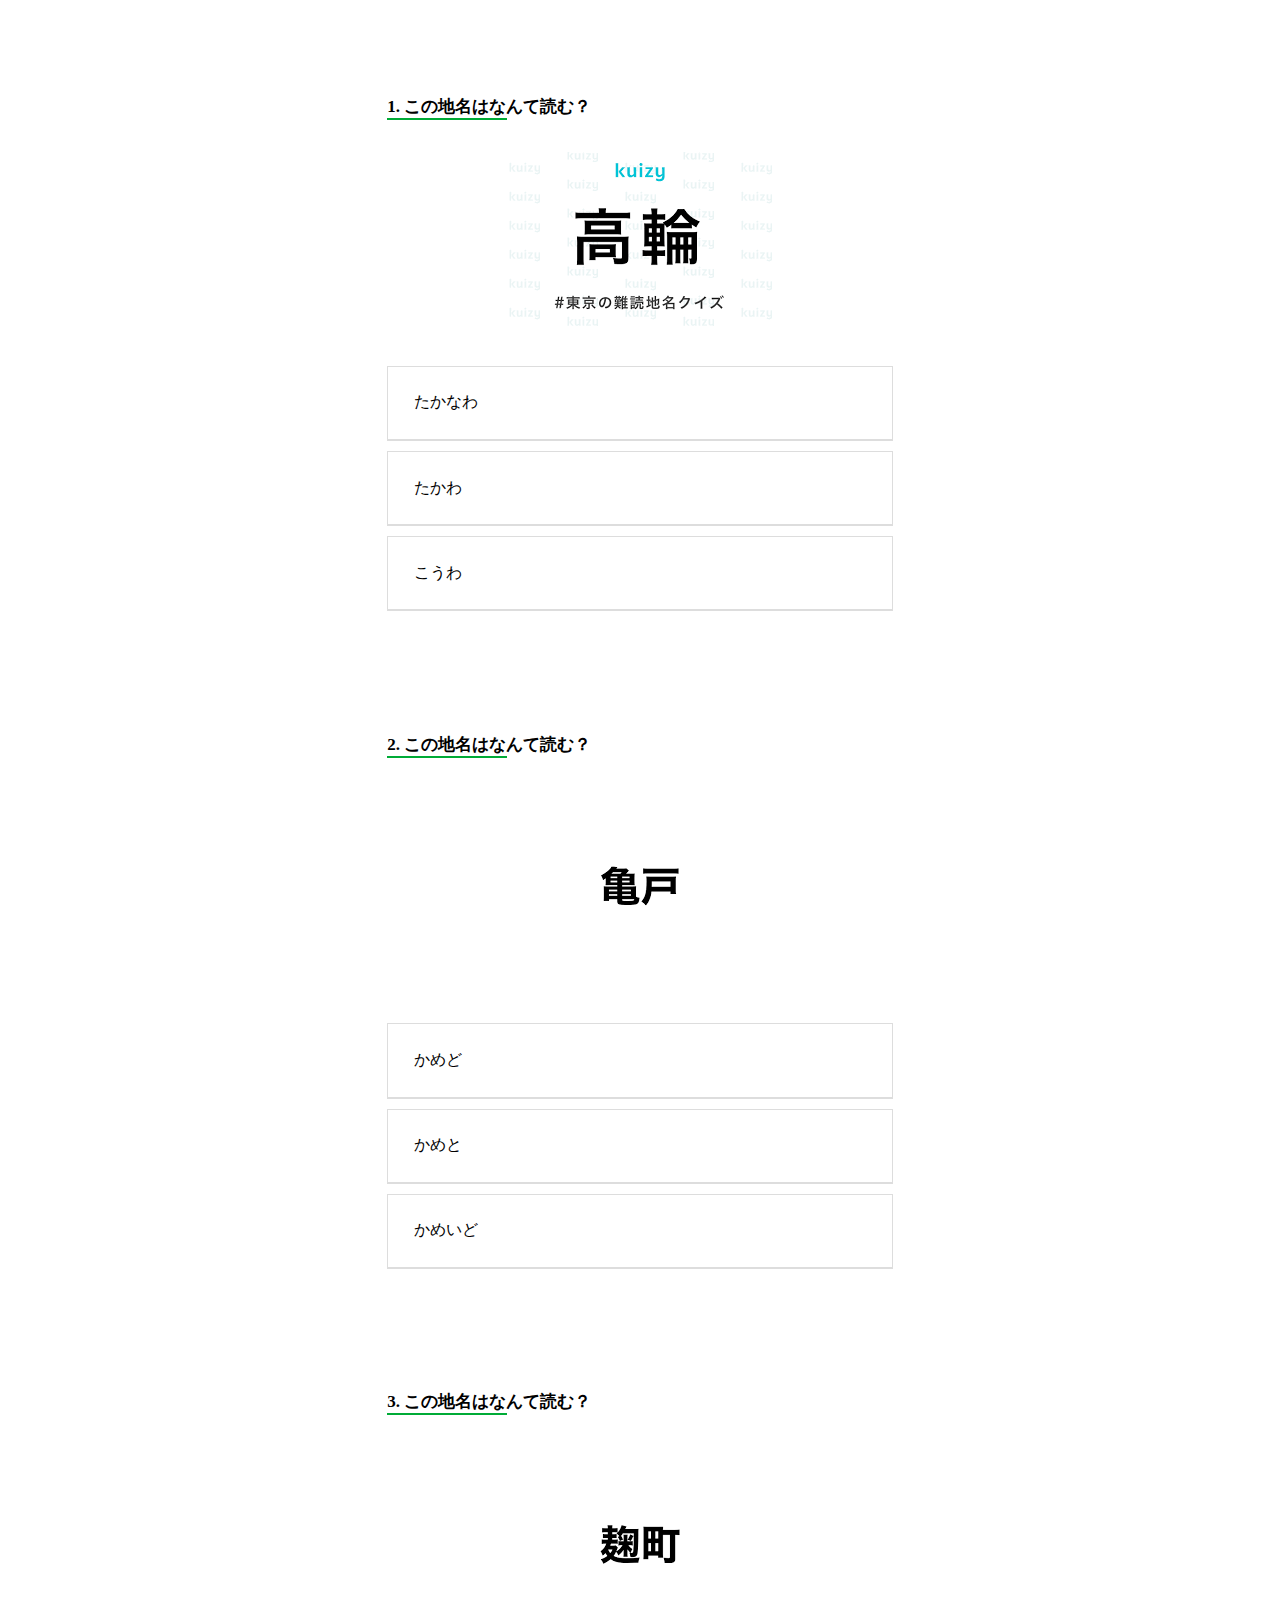
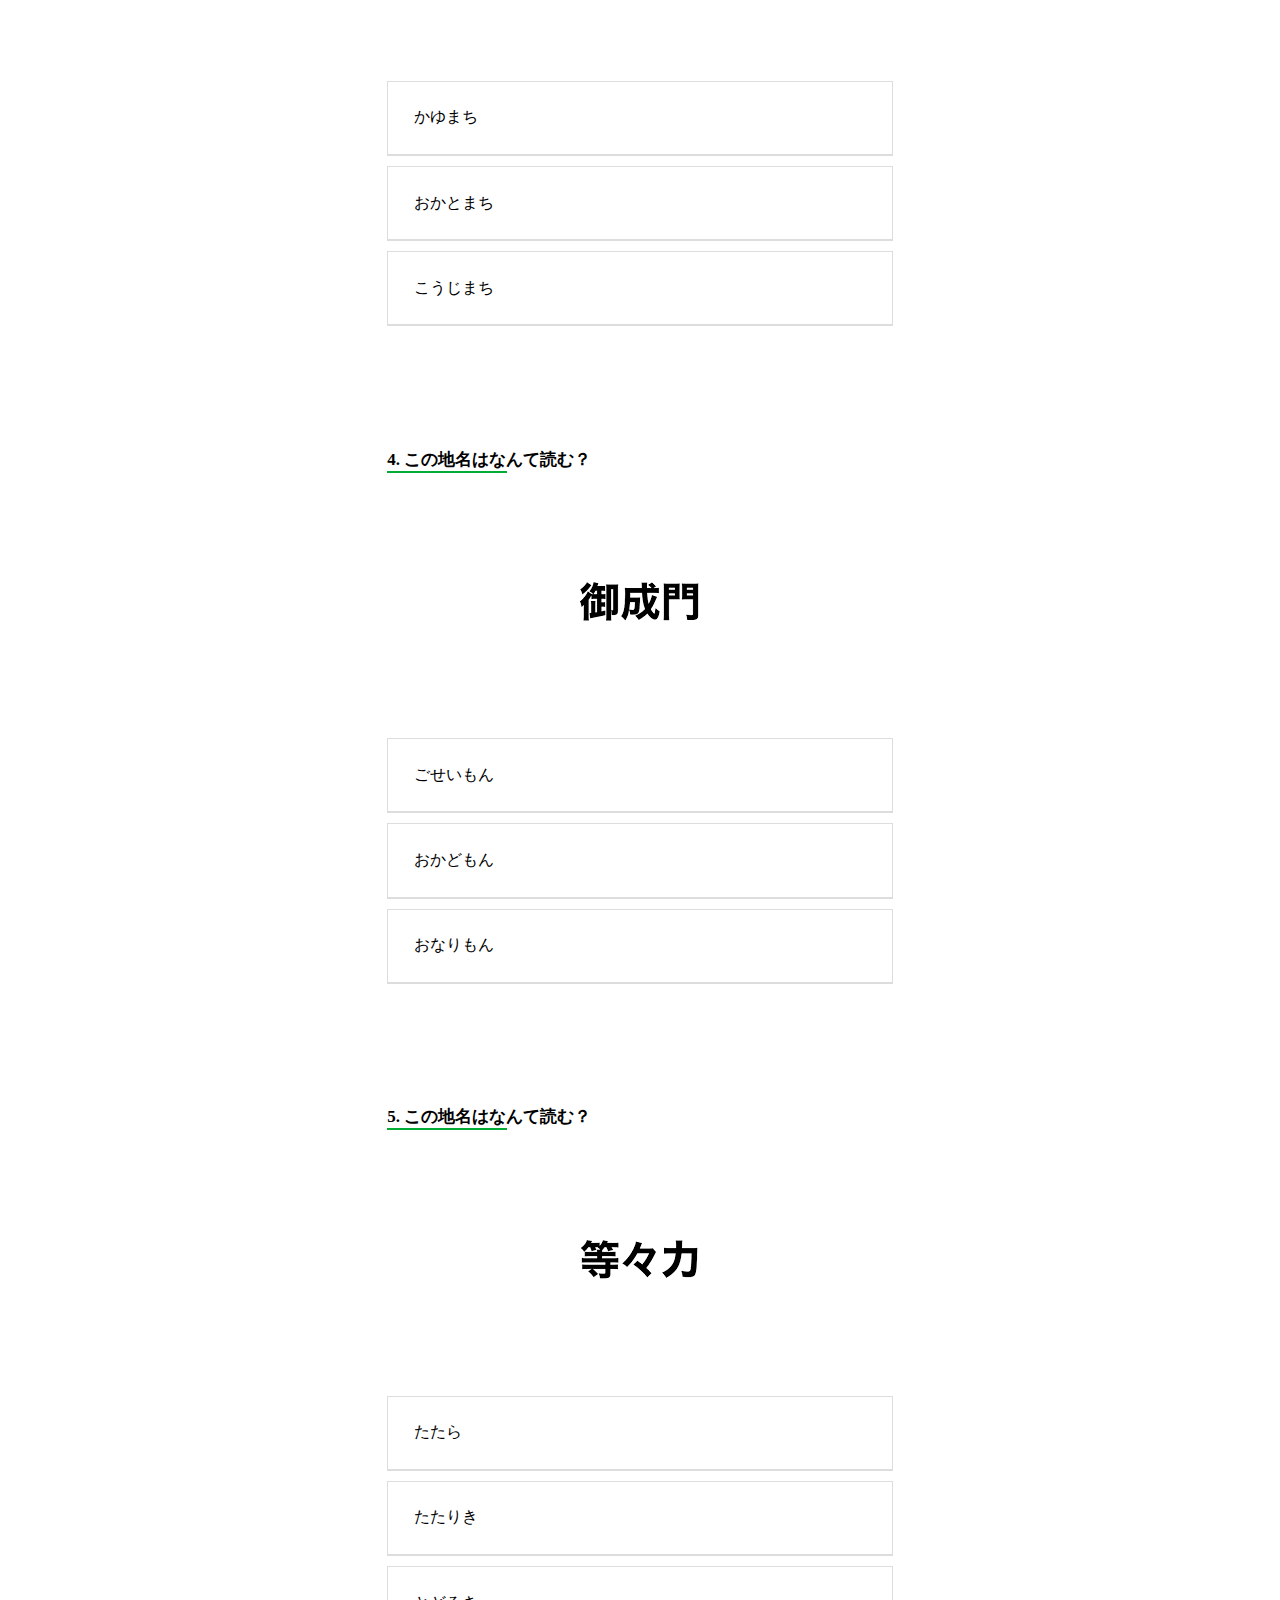
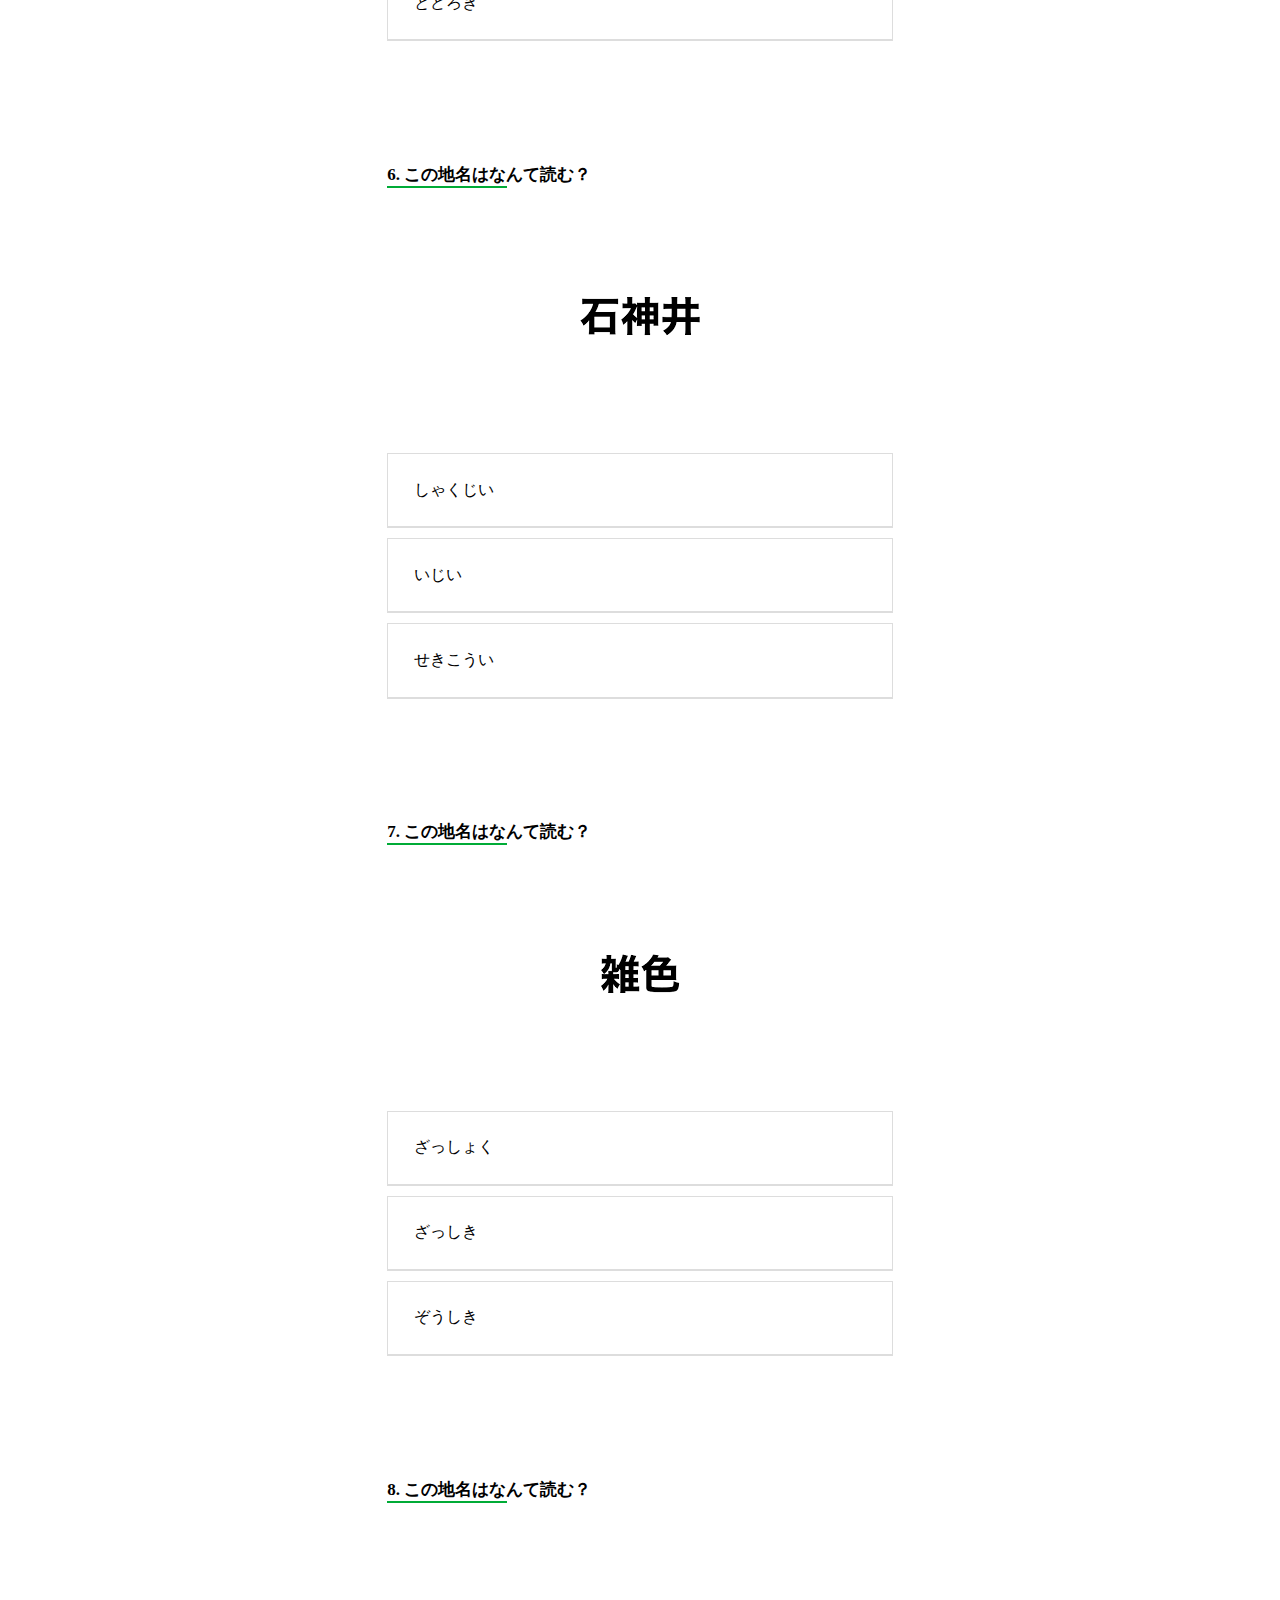
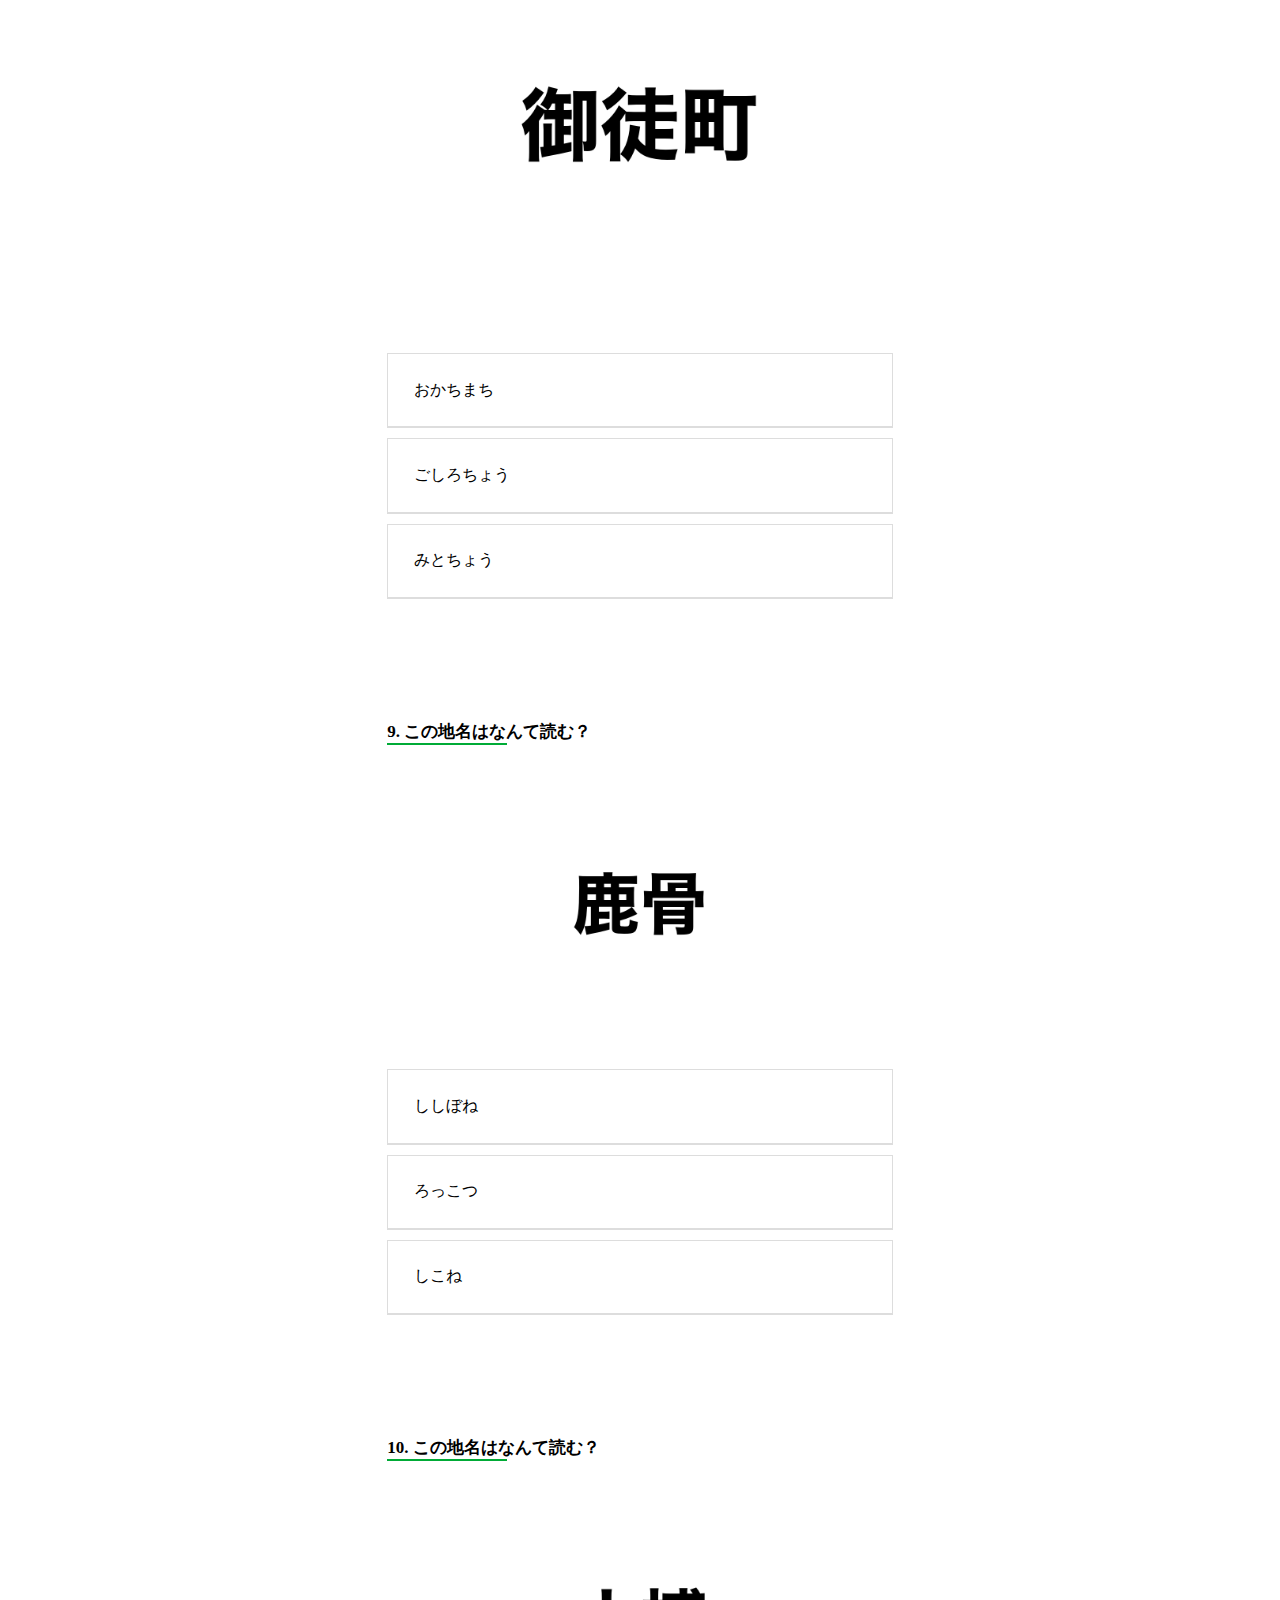
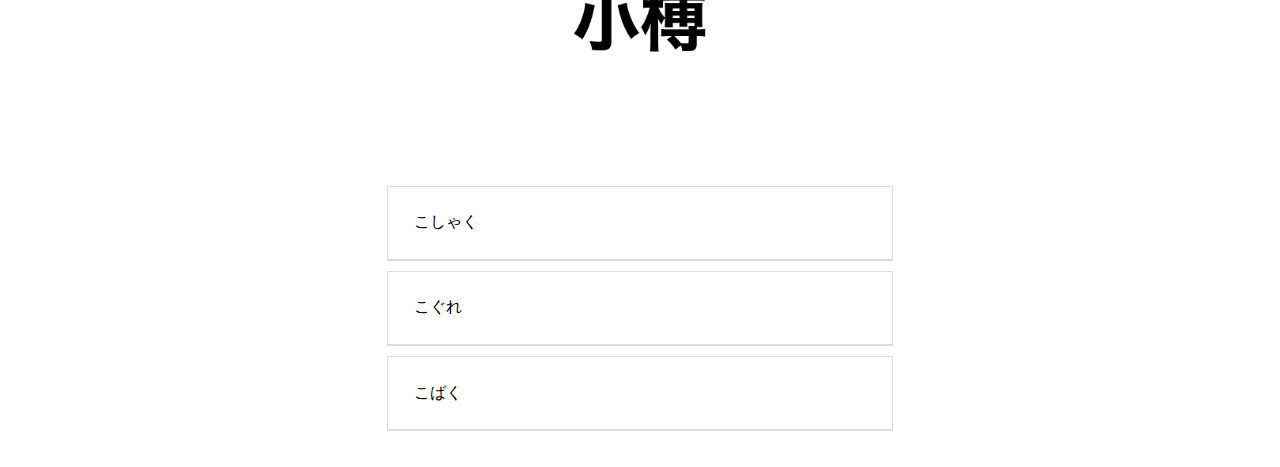
==== src/timeiquiz.html @ 67d3c4f6 "ごっそりコミット" ====
<!DOCTYPE html>
<html lang="ja">
<head>
    <meta charset="UTF-8">
    <meta http-equiv="X-UA-Compatible" content="IE=edge">
    <meta name="viewport" content="width=device-width, initial-scale=1.0">
    <title>ガチで東京の人しか解けない！ #東京の難読地名クイズ</title>
    <link rel="stylesheet" href="timeiquiz.css">
</head>
<body>

   <script src="timeiquiz.js"></script>


</body>
</html>
---- src/timeiquiz.css ----
/* "これはなんて読む？"　の下線　 option + command + ↓*/

.quiz-div {
  margin: 10px auto;
  width: 40%;
  display: flex;
  flex-direction: column;
  align-self: center;

}

.title {
  font-size: 17px;
  margin: 5vw auto 0;
  width: 100%;
  text-align: left;
  font-family:'HiraKakuProN-W6';
}

.title:after {
  display:block;
  width: 120px;
  height: 2px;
  background-color: #00ab36;
  content: '';
}

.quiz-img-container {
  width: fit-content;
  margin: 10px auto;
}

img {
    width: 100%;
    height: auto;
    text-align: center;
}

ul {
  width: 100%;
  padding: 0;
  /* margin: 0px auto; */
  list-style: none;
}

li {
  /* height: 23px; */
  text-align: left;
  font-size: 16px;
  margin: 10px 0px;
  padding: 2vw;
  color: black;
  background-color: white;
  border: 1px solid #ddd;
  border-bottom-width: 2px;
  font-family:'HiraKakuProN-W6';
  cursor: pointer;
  cursor: hand;
}

/* 回答ボックス */
.answer-box{
  background-color: #f5f5f5;
  width: 40%;
  padding: 2vw;
  margin: 0 auto;
  border-radius: 3px;
  display: flex;
  flex-direction: column;
  justify-content: center;
}

/* 不正解を選んだときその選択肢を赤にする */
.incorrect-color  {
  background-color: #FD5129;
  color: white;
}

/* 正解の選択肢の色を青にする */
.correct-color {
  background-color: #297CFE;
  color: white;
}

.oneClick {
  pointer-events: none;
}

.quiz-result-title{
  font-size: 16px;
  line-height: 20px;
  font-weight: 600;
  padding-bottom: 3px;
  margin-top: 0;
  margin-bottom: 10px;
  display: inline-block;
}

.quiz-result-paragraph{
  margin: 0;
  padding: 0;
  border: 0;
  font-size: 100%;
}

#success  {
  display: none;
  width: 600px;
  height: 80px;
  margin: 3px 2px 3px;
  background-color: #f5f5f5;
  padding: 5px;
  border: 1px solid #ddd;
}

#failure  {
  display: none;
  width: 600px;
  height: 80px;
  margin: 3px 2px 3px;
  background-color: #f5f5f5;
  padding: 5px;
  border: 1px solid #ddd;
}

.bingo {
  font-size: 16px;
  font-family:'HiraKakuProN-W6';
  border-bottom: solid 3px #297CFE;
}

.not-bingo {
  font-size: 16px;
  font-family:'HiraKakuProN-W6';
  border-bottom: solid 3px #FD5129;
}
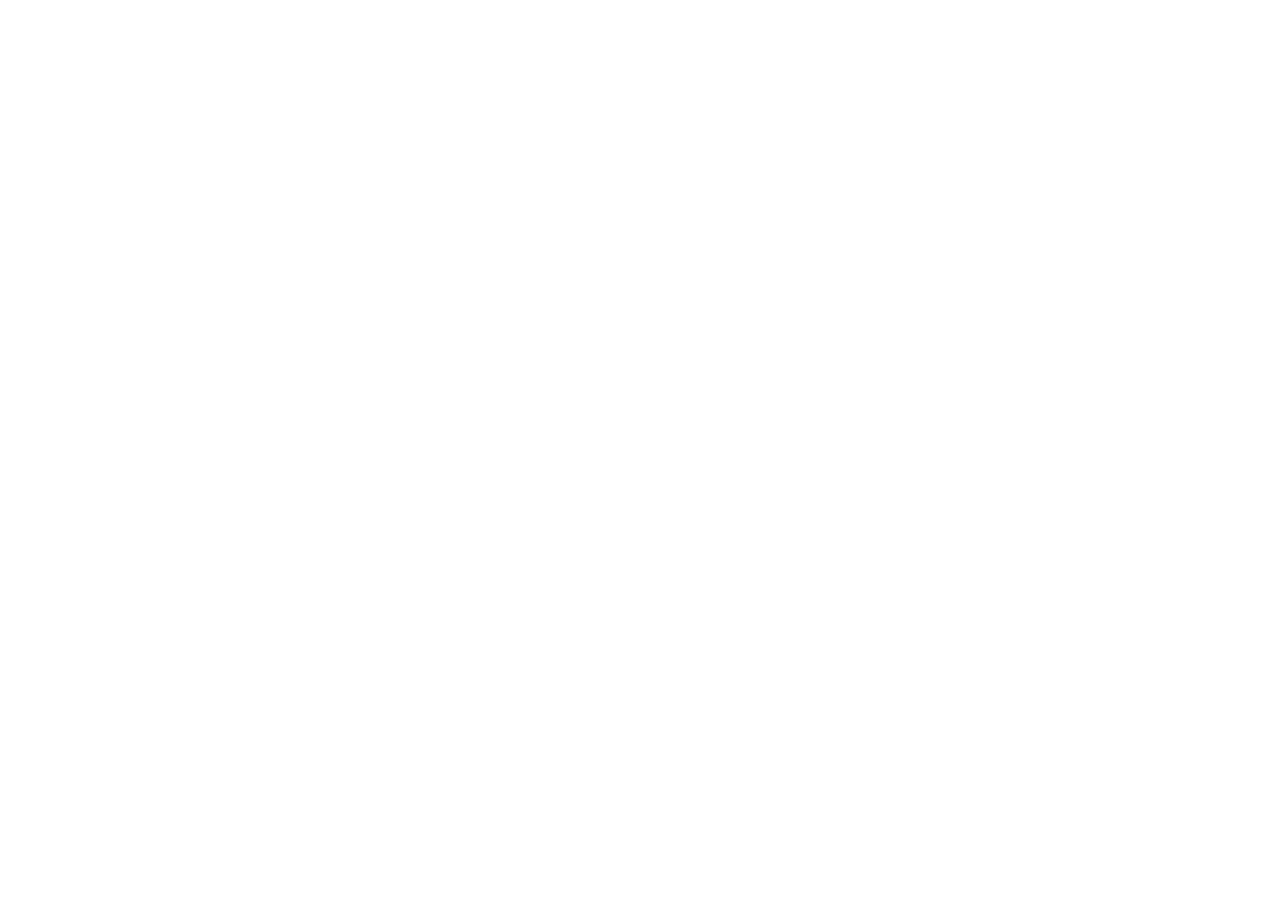
==== commit 1874d26e: "なかなか積んでる" ====
--- a/src/timeiquiz.html
+++ b/src/timeiquiz.html
@@ -1,4 +1,4 @@
-<!DOCTYPE html>
+<!-- <!DOCTYPE html>
 <html lang="ja">
 <head>
     <meta charset="UTF-8">
@@ -13,4 +13,4 @@
 
 
 </body>
-</html>
+</html> -->
--- a/src/timeiquiz.css
+++ b/src/timeiquiz.css
@@ -2,7 +2,7 @@
 /* "これはなんて読む？"　の下線　 option + command + ↓*/
 
 .quiz-div {
-  margin: 10px auto;
+  /* margin: 10px auto; */
   width: 40%;
   display: flex;
   flex-direction: column;
@@ -26,15 +26,16 @@
   content: '';
 }
 
-.quiz-img-container {
+/* .quiz-img-container {
+  width: 90%;
   width: fit-content;
-  margin: 10px auto;
-}
+  margin: 10px;
+} */
 
-img {
+.quiz-img-container img {
     width: 100%;
-    height: auto;
-    text-align: center;
+    /* height: auto; */
+    /* text-align: center; */
 }
 
 ul {
